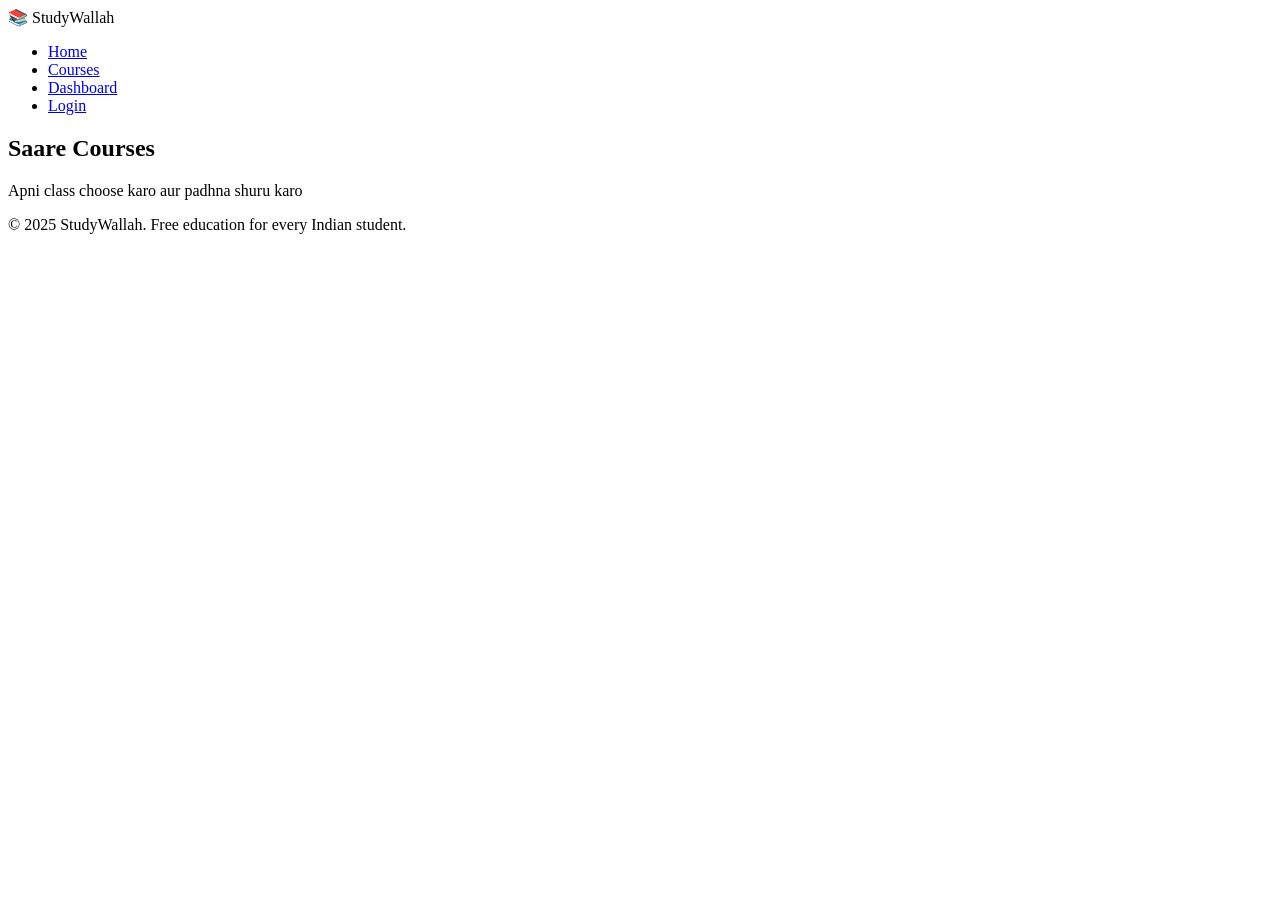
==== courses.html @ 8994d5d4 "Add courses.html for course listing page" ====
<!DOCTYPE html>
<html lang="hi">
<head>
  <meta charset="UTF-8" />
  <meta name="viewport" content="width=device-width, initial-scale=1.0" />
  <title>Courses - StudyWallah</title>
  <link rel="stylesheet" href="css/style.css" />
</head>
<body>
  <nav class="navbar">
    <div class="logo">📚 Study<span>Wallah</span></div>
    <ul class="nav-links">
      <li><a href="index.html">Home</a></li>
      <li><a href="courses.html">Courses</a></li>
      <li><a href="dashboard.html">Dashboard</a></li>
      <li><a href="login.html" class="btn-login">Login</a></li>
    </ul>
  </nav>

  <section class="page-header">
    <h1>Saare Courses</h1>
    <p>Apni class choose karo aur padhna shuru karo</p>
  </section>

  <section class="courses">
    <div class="course-grid" id="courseGrid"></div>
  </section>

  <footer>
    <p>© 2025 StudyWallah. Free education for every Indian student.</p>
  </footer>

  <script src="js/app.js"></script>
</body>
</html>
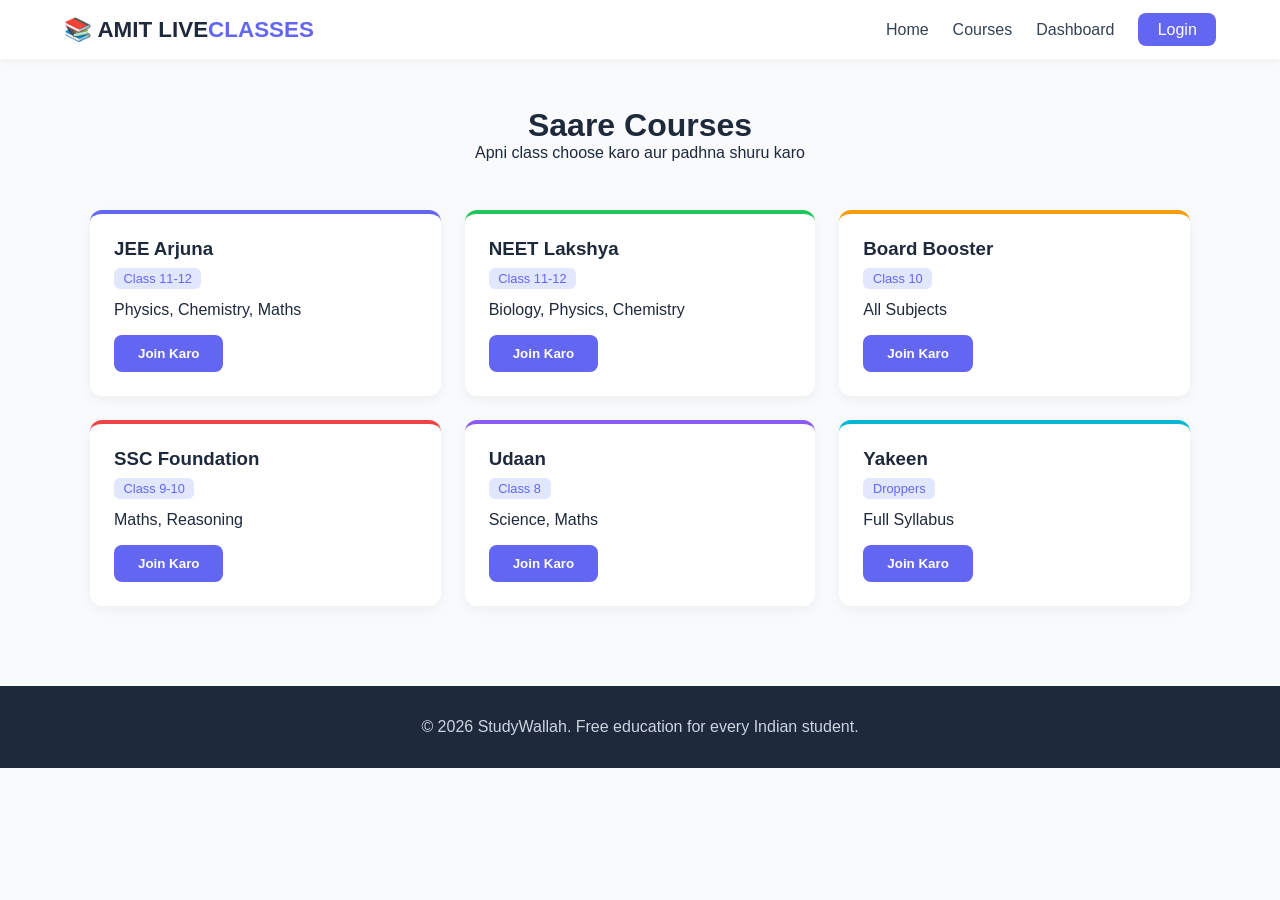
==== commit 3e3749f4: "Update title and footer year in courses.html" ====
--- a/courses.html
+++ b/courses.html
@@ -3,12 +3,12 @@
 <head>
   <meta charset="UTF-8" />
   <meta name="viewport" content="width=device-width, initial-scale=1.0" />
-  <title>Courses - StudyWallah</title>
+  <title>Courses - AMIT LIVE CLASSES</title>
   <link rel="stylesheet" href="css/style.css" />
 </head>
 <body>
   <nav class="navbar">
-    <div class="logo">📚 Study<span>Wallah</span></div>
+    <div class="logo">📚 AMIT LIVE<span>CLASSES</span></div>
     <ul class="nav-links">
       <li><a href="index.html">Home</a></li>
       <li><a href="courses.html">Courses</a></li>
@@ -27,7 +27,7 @@
   </section>
 
   <footer>
-    <p>© 2025 StudyWallah. Free education for every Indian student.</p>
+    <p>© 2026 StudyWallah. Free education for every Indian student.</p>
   </footer>
 
   <script src="js/app.js"></script>
--- a/css/style.css
+++ b/css/style.css
@@ -0,0 +1,45 @@
+* { margin: 0; padding: 0; box-sizing: border-box; font-family: 'Segoe UI', sans-serif; }
+body { background: #f8fafc; color: #1e293b; }
+.navbar { display: flex; justify-content: space-between; align-items: center; padding: 1rem 5%; background: #fff; box-shadow: 0 2px 8px rgba(0,0,0,0.05); position: sticky; top: 0; z-index: 100; }
+.logo { font-size: 1.4rem; font-weight: bold; }
+.logo span { color: #6366f1; }
+.nav-links { display: flex; gap: 1.5rem; list-style: none; align-items: center; }
+.nav-links a { text-decoration: none; color: #334155; font-weight: 500; }
+.btn-login { background: #6366f1; color: #fff !important; padding: 0.5rem 1.2rem; border-radius: 8px; }
+.hero { background: linear-gradient(135deg, #6366f1, #8b5cf6); color: #fff; padding: 5rem 5%; text-align: center; }
+.hero h1 { font-size: 2.5rem; margin-bottom: 1rem; }
+.hero h1 span { color: #fde047; }
+.hero p { font-size: 1.1rem; margin-bottom: 2rem; opacity: 0.9; }
+.hero-btns { display: flex; gap: 1rem; justify-content: center; flex-wrap: wrap; }
+.btn-primary { background: #6366f1; color: #fff; padding: 0.7rem 1.5rem; border: none; border-radius: 8px; cursor: pointer; text-decoration: none; font-weight: 600; display: inline-block; }
+.btn-secondary { background: #fff; color: #6366f1; padding: 0.7rem 1.5rem; border: none; border-radius: 8px; cursor: pointer; text-decoration: none; font-weight: 600; display: inline-block; }
+.features { padding: 4rem 5%; text-align: center; }
+.features h2 { font-size: 2rem; margin-bottom: 2rem; }
+.feature-grid { display: grid; grid-template-columns: repeat(auto-fit, minmax(220px, 1fr)); gap: 1.5rem; max-width: 1100px; margin: auto; }
+.feature-card { background: #fff; padding: 2rem 1rem; border-radius: 12px; box-shadow: 0 4px 12px rgba(0,0,0,0.05); transition: 0.3s; }
+.feature-card:hover { transform: translateY(-5px); }
+.feature-card .icon { font-size: 2.5rem; margin-bottom: 0.5rem; }
+.feature-card h3 { margin-bottom: 0.5rem; }
+.stats { display: grid; grid-template-columns: repeat(auto-fit, minmax(150px, 1fr)); background: #1e293b; color: #fff; padding: 3rem 5%; text-align: center; }
+.stat h3 { font-size: 2rem; color: #fde047; }
+.page-header { padding: 3rem 5% 1rem; text-align: center; }
+.page-header h1 { font-size: 2rem; }
+.courses { padding: 2rem 5%; }
+.course-grid { display: grid; grid-template-columns: repeat(auto-fit, minmax(260px, 1fr)); gap: 1.5rem; max-width: 1100px; margin: auto; }
+.course-card { background: #fff; padding: 1.5rem; border-radius: 12px; box-shadow: 0 4px 12px rgba(0,0,0,0.05); }
+.course-card h3 { margin-bottom: 0.5rem; }
+.course-card .tag { background: #e0e7ff; color: #6366f1; padding: 0.2rem 0.6rem; border-radius: 6px; font-size: 0.8rem; display: inline-block; margin-bottom: 0.7rem; }
+.course-card button { margin-top: 1rem; }
+.auth-section { min-height: 70vh; display: flex; align-items: center; justify-content: center; padding: 2rem; }
+.auth-box { background: #fff; padding: 2.5rem; border-radius: 12px; box-shadow: 0 8px 24px rgba(0,0,0,0.08); width: 100%; max-width: 400px; }
+.auth-box h2 { margin-bottom: 1.5rem; text-align: center; }
+.auth-box input { width: 100%; padding: 0.8rem; margin-bottom: 1rem; border: 1px solid #cbd5e1; border-radius: 8px; font-size: 1rem; }
+.auth-box button { width: 100%; padding: 0.8rem; background: #6366f1; color: #fff; border: none; border-radius: 8px; font-size: 1rem; cursor: pointer; }
+.switch { text-align: center; margin-top: 1rem; font-size: 0.9rem; }
+.switch a { color: #6366f1; text-decoration: none; font-weight: 600; }
+.auth-msg { text-align: center; margin-top: 1rem; font-size: 0.9rem; }
+.dashboard-grid { display: grid; grid-template-columns: repeat(auto-fit, minmax(240px, 1fr)); gap: 1.5rem; padding: 2rem 5%; max-width: 1100px; margin: auto; }
+.dash-card { background: #fff; padding: 2rem; border-radius: 12px; box-shadow: 0 4px 12px rgba(0,0,0,0.05); }
+.dash-card h3 { margin-bottom: 0.8rem; }
+footer { text-align: center; padding: 2rem; background: #1e293b; color: #cbd5e1; margin-top: 3rem; }
+.disclaimer { font-size: 0.8rem; opacity: 0.6; margin-top: 0.5rem; }
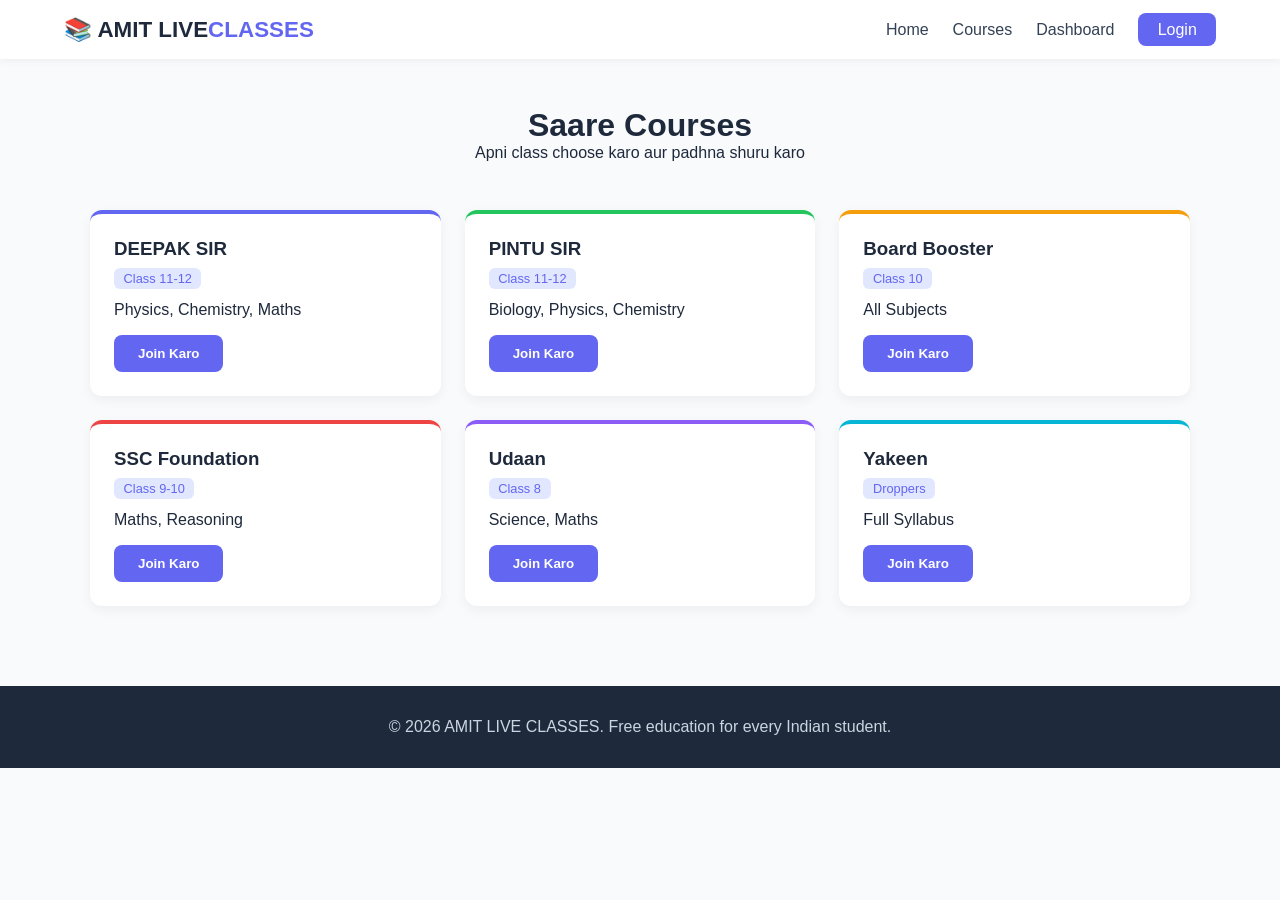
==== commit 631e88aa: "Update courses.html" ====
--- a/courses.html
+++ b/courses.html
@@ -27,7 +27,7 @@
   </section>
 
   <footer>
-    <p>© 2026 StudyWallah. Free education for every Indian student.</p>
+    <p>© 2026 AMIT LIVE CLASSES. Free education for every Indian student.</p>
   </footer>
 
   <script src="js/app.js"></script>
